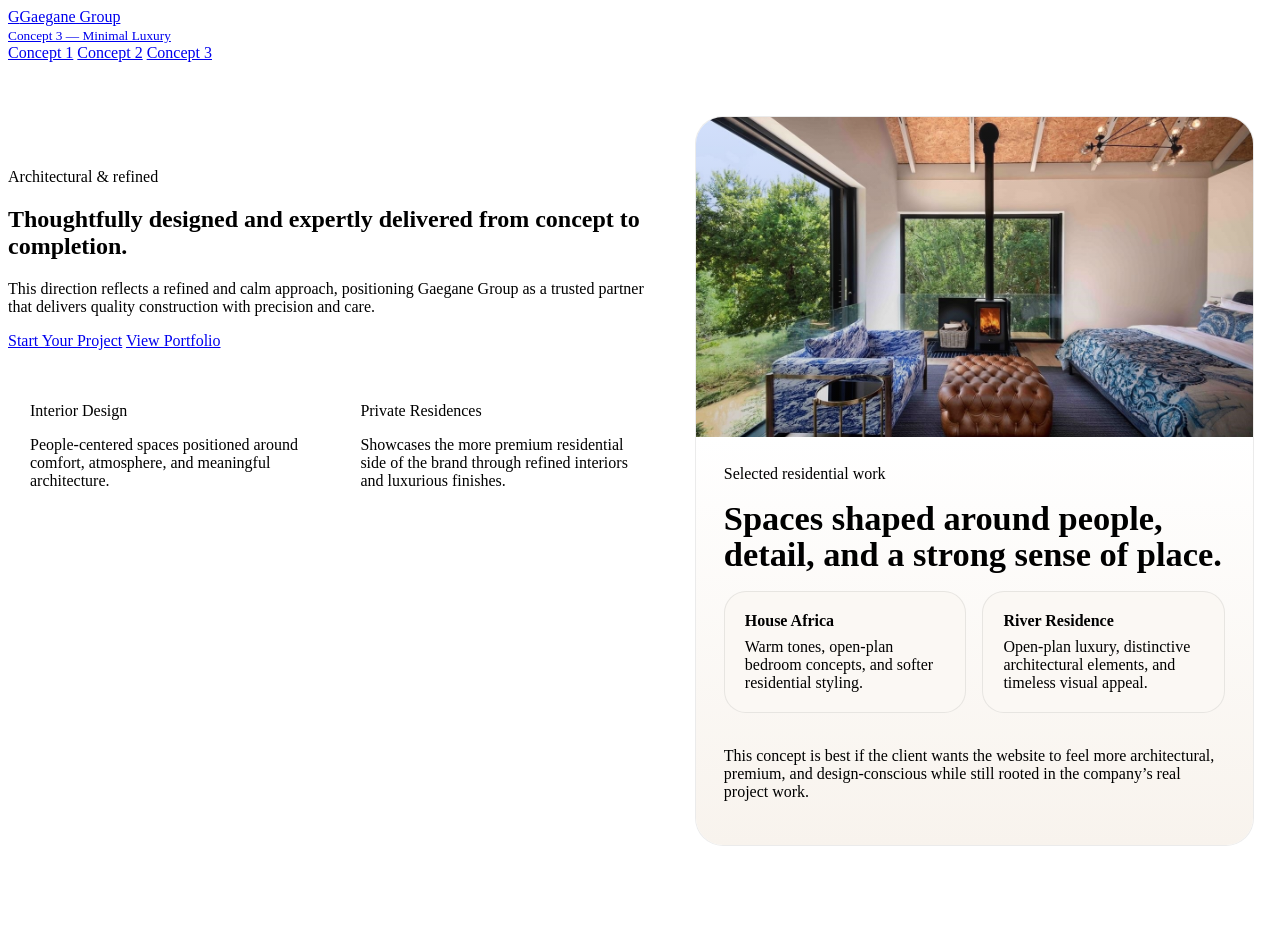
==== gaegane-hero-samples-final/concept-3-minimal.html @ af0af311 "Replace shared.css with concept_3.css in HTML" ====
<!doctype html>
<html lang="en">
<head>
<meta charset="UTF-8"><meta name="viewport" content="width=device-width, initial-scale=1.0">
<title>Concept 3 — Minimal Luxury</title>
<link rel="preconnect" href="https://fonts.googleapis.com">
<link rel="preconnect" href="https://fonts.gstatic.com" crossorigin>
<link href="https://fonts.googleapis.com/css2?family=Inter:wght@400;500;600;700;800;900&display=swap" rel="stylesheet">
<link rel="stylesheet" href="concept_3.css">
<style>
body{background:#ffffff}
.hero{padding:36px 0 68px}
.hero-shell{display:grid;grid-template-columns:1.04fr .96fr;gap:24px;align-items:stretch}
.left-wrap{padding:70px 0 24px}
.left-wrap h1{max-width:700px}
.notes{display:grid;grid-template-columns:1fr 1fr;gap:16px;margin-top:30px}
.note{padding:22px}
.showcase{padding:18px}
.inner{min-height:620px;border-radius:28px;overflow:hidden;border:1px solid rgba(0,0,0,.08);display:grid;grid-template-rows:320px 1fr;background:#fff}
.top-image{position:relative}
.top-image img{width:100%;height:100%;object-fit:cover}
.top-image::after{content:"";position:absolute;inset:0;background:linear-gradient(180deg,rgba(255,255,255,.08),rgba(0,0,0,.16))}
.bottom{padding:28px;display:grid;align-content:center;gap:18px;background:linear-gradient(180deg,#fff,#f8f3ed)}
.bottom h3{font-size:2.15rem;line-height:1.04;margin:0}
.editorial{display:grid;grid-template-columns:1fr 1fr;gap:16px}
.tile{padding:20px;border-radius:22px;background:#fbf8f4;border:1px solid rgba(0,0,0,.08)}
.tile strong{display:block;color:var(--text);margin-bottom:8px}
@media (max-width:980px){.hero-shell,.notes,.editorial{grid-template-columns:1fr}.inner{min-height:480px}}
</style>
</head>
<body>
<header class="site-header">
  <div class="container nav">
    <a class="brand" href="index.html"><span class="brand-mark">G</span><span>Gaegane Group<br><small>Concept 3 — Minimal Luxury</small></span></a>
    <nav class="nav-links">
      <a href="concept-1-corporate.html">Concept 1</a>
      <a href="concept-2-bold.html">Concept 2</a>
      <a class="active" href="concept-3-minimal.html">Concept 3</a>
    </nav>
  </div>
</header>

<main class="hero">
  <div class="container hero-shell">
    <section class="left-wrap">
      <span class="eyebrow">Architectural & refined</span>
      <h1>Thoughtfully designed and expertly delivered from concept to completion.</h1>
      <p>This direction reflects a refined and calm approach, positioning Gaegane Group as a trusted partner that delivers quality construction with precision and care.</p>
      <div class="btn-row">
        <a class="btn btn-primary" href="#">Start Your Project</a>
        <a class="btn btn-secondary" href="#">View Portfolio</a>
      </div>
      <div class="notes">
        <div class="card note">
          <span class="eyebrow" style="margin-bottom:8px">Interior Design</span>
          <p>People-centered spaces positioned around comfort, atmosphere, and meaningful architecture.</p>
        </div>
        <div class="card note">
          <span class="eyebrow" style="margin-bottom:8px">Private Residences</span>
          <p>Showcases the more premium residential side of the brand through refined interiors and luxurious finishes.</p>
        </div>
      </div>
    </section>

    <section class="card showcase">
      <div class="inner">
        <div class="top-image">
          <img src="images/river-bedroom.jpg" alt="Gaegane premium residence interior">
        </div>
        <div class="bottom">
          <span class="eyebrow">Selected residential work</span>
          <h3>Spaces shaped around people, detail, and a strong sense of place.</h3>
          <div class="editorial">
            <div class="tile">
              <strong>House Africa</strong>
              <span>Warm tones, open-plan bedroom concepts, and softer residential styling.</span>
            </div>
            <div class="tile">
              <strong>River Residence</strong>
              <span>Open-plan luxury, distinctive architectural elements, and timeless visual appeal.</span>
            </div>
          </div>
          <p>This concept is best if the client wants the website to feel more architectural, premium, and design-conscious while still rooted in the company’s real project work.</p>
        </div>
      </div>
    </section>
  </div>
</main>
</body>
</html>
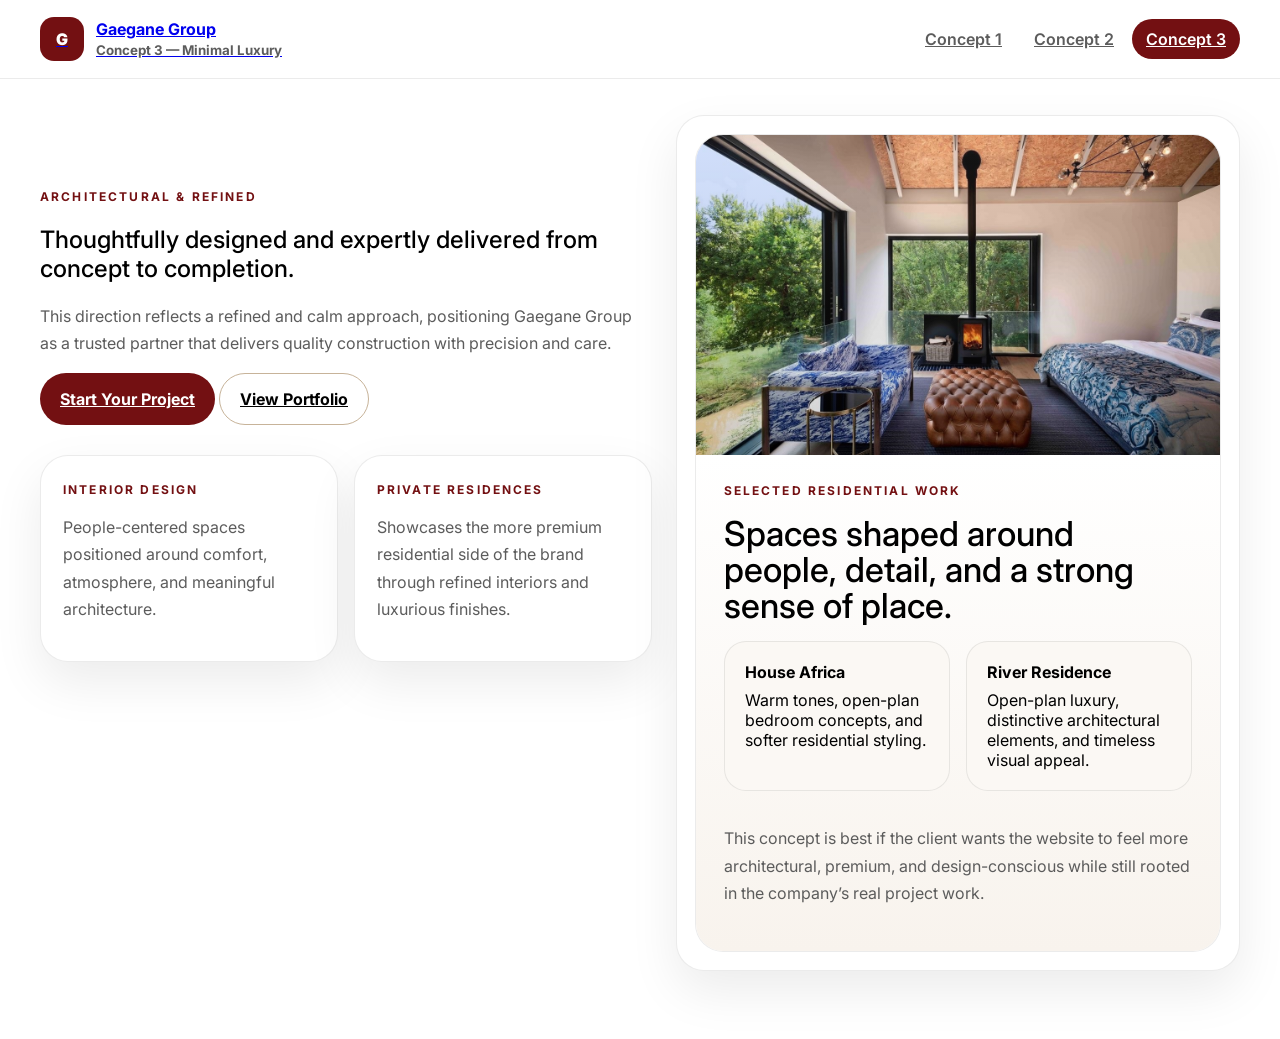
==== commit b229259c: "Fix stylesheet link case sensitivity" ====
--- a/gaegane-hero-samples-final/concept-3-minimal.html
+++ b/gaegane-hero-samples-final/concept-3-minimal.html
@@ -6,7 +6,7 @@
 <link rel="preconnect" href="https://fonts.googleapis.com">
 <link rel="preconnect" href="https://fonts.gstatic.com" crossorigin>
 <link href="https://fonts.googleapis.com/css2?family=Inter:wght@400;500;600;700;800;900&display=swap" rel="stylesheet">
-<link rel="stylesheet" href="concept_3.css">
+<link rel="stylesheet" href="Concept_3.css">
 <style>
 body{background:#ffffff}
 .hero{padding:36px 0 68px}
--- a/gaegane-hero-samples-final/Concept_3.css
+++ b/gaegane-hero-samples-final/Concept_3.css
@@ -0,0 +1,170 @@
+:root{
+  /* BRAND COLORS */
+  --primary:#731012;        /* Maroon */
+  --black:#000000;
+  --white:#ffffff;
+  --gold:#c7b399;
+
+  /* UI SYSTEM */
+  --bg:#ffffff;
+  --surface:#ffffff;
+  --text:#000000;
+  --muted:#5c5c5c;
+  --line:rgba(0,0,0,.08);
+
+  --shadow:0 20px 50px rgba(0,0,0,.08);
+  --radius:28px;
+}
+
+/* RESET */
+*{box-sizing:border-box}
+html{scroll-behavior:smooth}
+body{
+  margin:0;
+  font-family:'Gilroy','Inter',system-ui,sans-serif;
+  background:var(--bg);
+  color:var(--text);
+}
+
+/* TYPOGRAPHY */
+h1,h2,h3,h4{
+  font-weight:500;
+  color:var(--black);
+}
+
+p,li{
+  color:var(--muted);
+  line-height:1.7;
+}
+
+/* HEADER */
+.site-header{
+  position:sticky;
+  top:0;
+  z-index:30;
+  background:rgba(255,255,255,.9);
+  backdrop-filter:blur(10px);
+  border-bottom:1px solid var(--line);
+}
+
+.nav{
+  min-height:78px;
+  display:flex;
+  align-items:center;
+  justify-content:space-between;
+}
+
+.brand{
+  display:flex;
+  align-items:center;
+  gap:12px;
+  font-weight:700;
+}
+
+.brand-mark{
+  width:44px;
+  height:44px;
+  border-radius:14px;
+  display:grid;
+  place-items:center;
+  background:var(--primary);
+  color:#fff;
+  font-weight:900;
+}
+
+.brand small{
+  color:var(--muted);
+}
+
+/* NAV */
+.nav-links a{
+  padding:10px 14px;
+  border-radius:999px;
+  color:var(--muted);
+  font-weight:600;
+}
+
+.nav-links a:hover,
+.nav-links a.active{
+  background:var(--primary);
+  color:#fff;
+}
+
+/* BUTTONS */
+.btn{
+  display:inline-flex;
+  align-items:center;
+  justify-content:center;
+  min-height:52px;
+  padding:0 20px;
+  border-radius:999px;
+  font-weight:700;
+  transition:.3s ease;
+}
+
+.btn-primary{
+  background:var(--primary);
+  color:#fff;
+}
+
+.btn-primary:hover{
+  background:#5a0d0f;
+}
+
+.btn-secondary{
+  background:transparent;
+  border:1px solid var(--gold);
+  color:var(--black);
+}
+
+.btn-secondary:hover{
+  background:var(--gold);
+}
+
+/* CARDS */
+.card{
+  background:var(--white);
+  border:1px solid var(--line);
+  border-radius:var(--radius);
+  box-shadow:var(--shadow);
+}
+
+/* TEXT ELEMENTS */
+.eyebrow{
+  font-size:.75rem;
+  letter-spacing:.18em;
+  text-transform:uppercase;
+  font-weight:700;
+  color:var(--primary);
+}
+
+/* FOOTER */
+.footer{
+  padding:30px 0;
+  background:var(--black);
+  color:#fff;
+}
+
+.footer a{
+  color:var(--gold);
+}
+
+/* PILLS */
+.pill{
+  padding:10px 14px;
+  border-radius:999px;
+  border:1px solid var(--line);
+  background:#fff;
+  font-weight:600;
+}
+
+/* LAYOUT */
+.container{
+  width:min(1200px,calc(100% - 32px));
+  margin:0 auto;
+}
+
+/* RESPONSIVE */
+@media (max-width:980px){
+  .nav{flex-direction:column;align-items:flex-start}
+  }
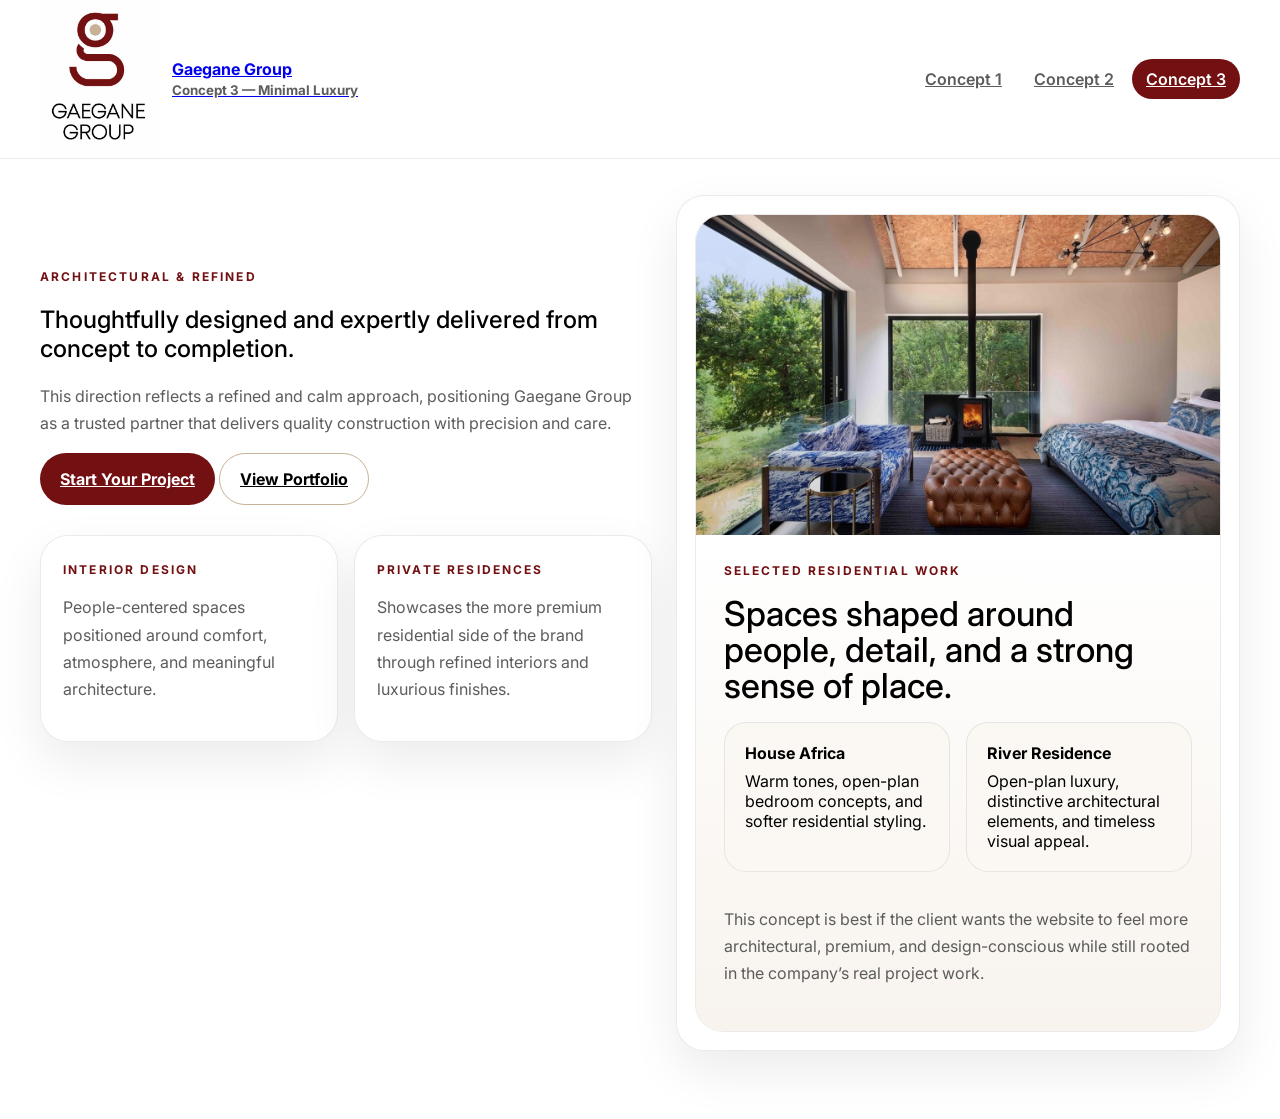
==== commit 90b81b92: "Update brand logo in concept-3-minimal.html" ====
--- a/gaegane-hero-samples-final/concept-3-minimal.html
+++ b/gaegane-hero-samples-final/concept-3-minimal.html
@@ -31,7 +31,9 @@
 <body>
 <header class="site-header">
   <div class="container nav">
-    <a class="brand" href="index.html"><span class="brand-mark">G</span><span>Gaegane Group<br><small>Concept 3 — Minimal Luxury</small></span></a>
+    <a class="brand" href="index.html"><span class="brand-mark">
+  <img src="images/logo.jpg" alt="Gaegane Group logo">
+    </span><span>Gaegane Group<br><small>Concept 3 — Minimal Luxury</small></span></a>
     <nav class="nav-links">
       <a href="concept-1-corporate.html">Concept 1</a>
       <a href="concept-2-bold.html">Concept 2</a>
--- a/gaegane-hero-samples-final/Concept_3.css
+++ b/gaegane-hero-samples-final/Concept_3.css
@@ -62,14 +62,15 @@
 }
 
 .brand-mark{
-  width:44px;
-  height:44px;
-  border-radius:14px;
-  display:grid;
-  place-items:center;
-  background:var(--primary);
-  color:#fff;
-  font-weight:900;
+  width:120px;
+  height:auto;
+  background:none;
+  padding:0;
+}
+
+.brand-mark img{
+  width:100%;
+  height:auto;
 }
 
 .brand small{
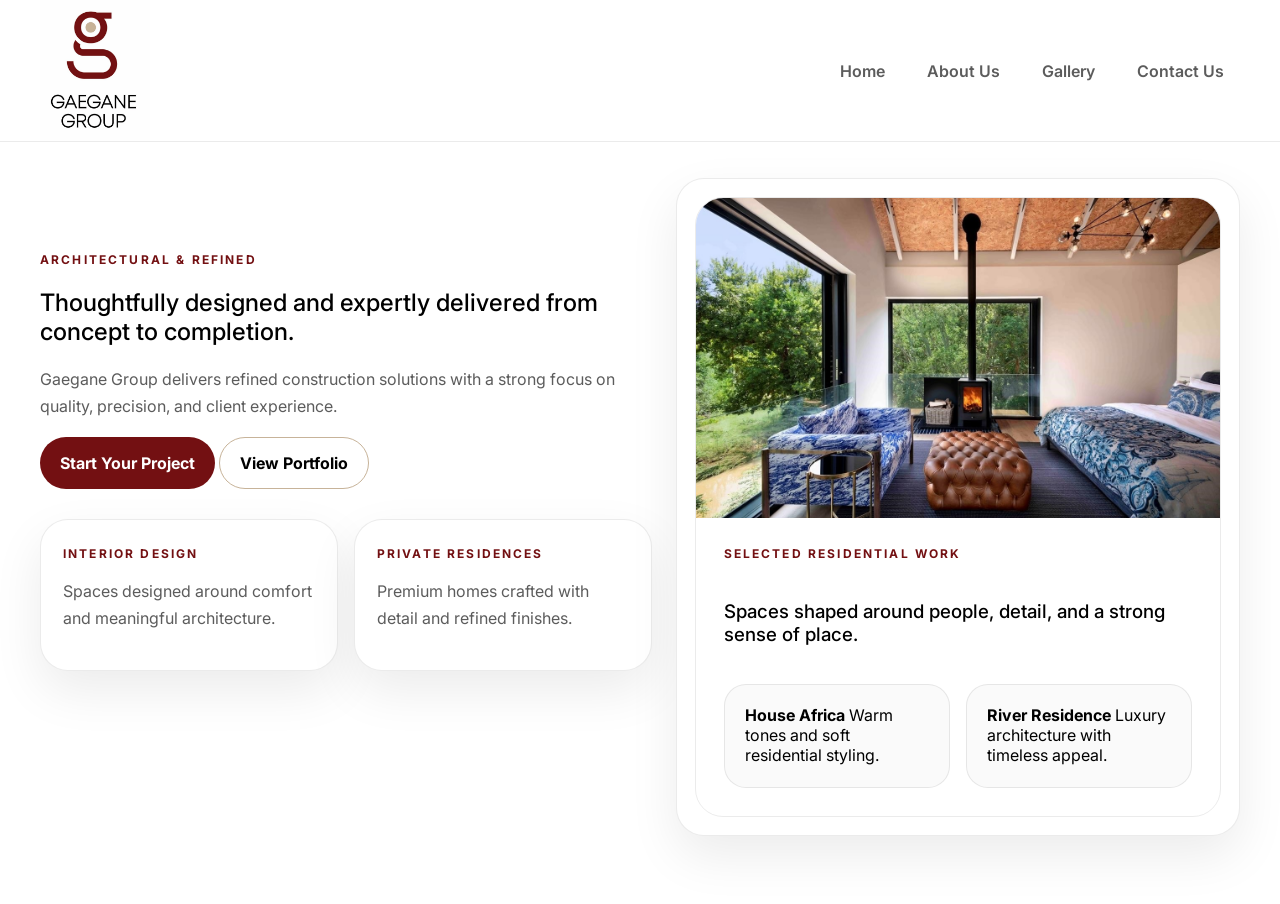
==== commit c2a3a404: "Refactor HTML structure and update content" ====
--- a/gaegane-hero-samples-final/concept-3-minimal.html
+++ b/gaegane-hero-samples-final/concept-3-minimal.html
@@ -1,92 +1,156 @@
 <!doctype html>
 <html lang="en">
 <head>
-<meta charset="UTF-8"><meta name="viewport" content="width=device-width, initial-scale=1.0">
+<meta charset="UTF-8">
+<meta name="viewport" content="width=device-width, initial-scale=1.0">
+
 <title>Concept 3 — Minimal Luxury</title>
-<link rel="preconnect" href="https://fonts.googleapis.com">
-<link rel="preconnect" href="https://fonts.gstatic.com" crossorigin>
-<link href="https://fonts.googleapis.com/css2?family=Inter:wght@400;500;600;700;800;900&display=swap" rel="stylesheet">
+
+<link href="https://fonts.googleapis.com/css2?family=Inter:wght@400;500;600&display=swap" rel="stylesheet">
 <link rel="stylesheet" href="Concept_3.css">
+
 <style>
-body{background:#ffffff}
 .hero{padding:36px 0 68px}
-.hero-shell{display:grid;grid-template-columns:1.04fr .96fr;gap:24px;align-items:stretch}
+
+.hero-shell{
+  display:grid;
+  grid-template-columns:1.04fr .96fr;
+  gap:24px;
+}
+
 .left-wrap{padding:70px 0 24px}
-.left-wrap h1{max-width:700px}
 .notes{display:grid;grid-template-columns:1fr 1fr;gap:16px;margin-top:30px}
+
 .note{padding:22px}
+
 .showcase{padding:18px}
-.inner{min-height:620px;border-radius:28px;overflow:hidden;border:1px solid rgba(0,0,0,.08);display:grid;grid-template-rows:320px 1fr;background:#fff}
-.top-image{position:relative}
-.top-image img{width:100%;height:100%;object-fit:cover}
-.top-image::after{content:"";position:absolute;inset:0;background:linear-gradient(180deg,rgba(255,255,255,.08),rgba(0,0,0,.16))}
-.bottom{padding:28px;display:grid;align-content:center;gap:18px;background:linear-gradient(180deg,#fff,#f8f3ed)}
-.bottom h3{font-size:2.15rem;line-height:1.04;margin:0}
-.editorial{display:grid;grid-template-columns:1fr 1fr;gap:16px}
-.tile{padding:20px;border-radius:22px;background:#fbf8f4;border:1px solid rgba(0,0,0,.08)}
-.tile strong{display:block;color:var(--text);margin-bottom:8px}
-@media (max-width:980px){.hero-shell,.notes,.editorial{grid-template-columns:1fr}.inner{min-height:480px}}
+
+.inner{
+  min-height:620px;
+  border-radius:28px;
+  overflow:hidden;
+  border:1px solid rgba(0,0,0,.08);
+  display:grid;
+  grid-template-rows:320px 1fr;
+}
+
+.top-image img{
+  width:100%;
+  height:100%;
+  object-fit:cover;
+}
+
+.bottom{
+  padding:28px;
+  display:grid;
+  gap:18px;
+}
+
+.editorial{
+  display:grid;
+  grid-template-columns:1fr 1fr;
+  gap:16px;
+}
+
+.tile{
+  padding:20px;
+  border-radius:22px;
+  background:#fafafa;
+  border:1px solid rgba(0,0,0,.08);
+}
+
+@media (max-width:980px){
+  .hero-shell,.notes,.editorial{
+    grid-template-columns:1fr;
+  }
+}
 </style>
 </head>
+
 <body>
+
 <header class="site-header">
   <div class="container nav">
-    <a class="brand" href="index.html"><span class="brand-mark">
-  <img src="images/logo.jpg" alt="Gaegane Group logo">
-    </span><span>Gaegane Group<br><small>Concept 3 — Minimal Luxury</small></span></a>
-    <nav class="nav-links">
-      <a href="concept-1-corporate.html">Concept 1</a>
-      <a href="concept-2-bold.html">Concept 2</a>
-      <a class="active" href="concept-3-minimal.html">Concept 3</a>
+
+    <a class="brand" href="index.html">
+      <span class="brand-mark">
+        <img src="images/logo.jpg" alt="Gaegane Group logo">
+      </span>
+    </a>
+
+    <div class="menu-toggle" onclick="toggleMenu()">☰</div>
+
+    <nav class="nav-links" id="navMenu">
+      <a href="#">Home</a>
+      <a href="#">About Us</a>
+      <a href="#">Gallery</a>
+      <a href="#">Contact Us</a>
     </nav>
+
   </div>
 </header>
 
 <main class="hero">
   <div class="container hero-shell">
+
     <section class="left-wrap">
       <span class="eyebrow">Architectural & refined</span>
       <h1>Thoughtfully designed and expertly delivered from concept to completion.</h1>
-      <p>This direction reflects a refined and calm approach, positioning Gaegane Group as a trusted partner that delivers quality construction with precision and care.</p>
+      <p>Gaegane Group delivers refined construction solutions with a strong focus on quality, precision, and client experience.</p>
+
       <div class="btn-row">
-        <a class="btn btn-primary" href="#">Start Your Project</a>
-        <a class="btn btn-secondary" href="#">View Portfolio</a>
+        <a class="btn btn-primary">Start Your Project</a>
+        <a class="btn btn-secondary">View Portfolio</a>
       </div>
+
       <div class="notes">
         <div class="card note">
-          <span class="eyebrow" style="margin-bottom:8px">Interior Design</span>
-          <p>People-centered spaces positioned around comfort, atmosphere, and meaningful architecture.</p>
+          <span class="eyebrow">Interior Design</span>
+          <p>Spaces designed around comfort and meaningful architecture.</p>
         </div>
+
         <div class="card note">
-          <span class="eyebrow" style="margin-bottom:8px">Private Residences</span>
-          <p>Showcases the more premium residential side of the brand through refined interiors and luxurious finishes.</p>
+          <span class="eyebrow">Private Residences</span>
+          <p>Premium homes crafted with detail and refined finishes.</p>
         </div>
       </div>
     </section>
 
     <section class="card showcase">
       <div class="inner">
+
         <div class="top-image">
-          <img src="images/river-bedroom.jpg" alt="Gaegane premium residence interior">
+          <img src="images/river-bedroom.jpg">
         </div>
+
         <div class="bottom">
           <span class="eyebrow">Selected residential work</span>
           <h3>Spaces shaped around people, detail, and a strong sense of place.</h3>
+
           <div class="editorial">
             <div class="tile">
               <strong>House Africa</strong>
-              <span>Warm tones, open-plan bedroom concepts, and softer residential styling.</span>
+              <span>Warm tones and soft residential styling.</span>
             </div>
+
             <div class="tile">
               <strong>River Residence</strong>
-              <span>Open-plan luxury, distinctive architectural elements, and timeless visual appeal.</span>
+              <span>Luxury architecture with timeless appeal.</span>
             </div>
           </div>
-          <p>This concept is best if the client wants the website to feel more architectural, premium, and design-conscious while still rooted in the company’s real project work.</p>
+
         </div>
       </div>
     </section>
+
   </div>
 </main>
+
+<script>
+function toggleMenu(){
+  document.getElementById("navMenu").classList.toggle("active");
+}
+</script>
+
 </body>
 </html>
--- a/gaegane-hero-samples-final/Concept_3.css
+++ b/gaegane-hero-samples-final/Concept_3.css
@@ -1,11 +1,9 @@
 :root{
-  /* BRAND COLORS */
-  --primary:#731012;        /* Maroon */
+  --primary:#731012;
   --black:#000000;
   --white:#ffffff;
   --gold:#c7b399;
 
-  /* UI SYSTEM */
   --bg:#ffffff;
   --surface:#ffffff;
   --text:#000000;
@@ -26,15 +24,12 @@
   color:var(--text);
 }
 
-/* TYPOGRAPHY */
-h1,h2,h3,h4{
-  font-weight:500;
-  color:var(--black);
-}
+a{text-decoration:none;color:inherit}
+img{display:block;max-width:100%}
 
-p,li{
-  color:var(--muted);
-  line-height:1.7;
+.container{
+  width:min(1200px,calc(100% - 32px));
+  margin:0 auto;
 }
 
 /* HEADER */
@@ -42,8 +37,8 @@
   position:sticky;
   top:0;
   z-index:30;
-  background:rgba(255,255,255,.9);
-  backdrop-filter:blur(10px);
+  background:rgba(255,255,255,.95);
+  backdrop-filter:blur(12px);
   border-bottom:1px solid var(--line);
 }
 
@@ -54,6 +49,7 @@
   justify-content:space-between;
 }
 
+/* BRAND */
 .brand{
   display:flex;
   align-items:center;
@@ -62,10 +58,8 @@
 }
 
 .brand-mark{
-  width:120px;
+  width:110px;
   height:auto;
-  background:none;
-  padding:0;
 }
 
 .brand-mark img{
@@ -73,22 +67,49 @@
   height:auto;
 }
 
-.brand small{
-  color:var(--muted);
+/* NAV LINKS */
+.nav-links{
+  display:flex;
+  gap:10px;
 }
 
-/* NAV */
 .nav-links a{
-  padding:10px 14px;
+  padding:10px 16px;
   border-radius:999px;
+  font-weight:600;
   color:var(--muted);
-  font-weight:600;
 }
 
 .nav-links a:hover,
 .nav-links a.active{
   background:var(--primary);
   color:#fff;
+}
+
+/* MOBILE MENU BUTTON */
+.menu-toggle{
+  display:none;
+  font-size:22px;
+  cursor:pointer;
+}
+
+/* TYPOGRAPHY */
+h1,h2,h3{
+  font-weight:500;
+  color:var(--black);
+}
+
+p{
+  color:var(--muted);
+  line-height:1.7;
+}
+
+.eyebrow{
+  font-size:.75rem;
+  letter-spacing:.18em;
+  text-transform:uppercase;
+  font-weight:700;
+  color:var(--primary);
 }
 
 /* BUTTONS */
@@ -100,7 +121,7 @@
   padding:0 20px;
   border-radius:999px;
   font-weight:700;
-  transition:.3s ease;
+  transition:.3s;
 }
 
 .btn-primary{
@@ -108,14 +129,9 @@
   color:#fff;
 }
 
-.btn-primary:hover{
-  background:#5a0d0f;
-}
-
 .btn-secondary{
   background:transparent;
   border:1px solid var(--gold);
-  color:var(--black);
 }
 
 .btn-secondary:hover{
@@ -124,30 +140,10 @@
 
 /* CARDS */
 .card{
-  background:var(--white);
+  background:#fff;
   border:1px solid var(--line);
   border-radius:var(--radius);
   box-shadow:var(--shadow);
-}
-
-/* TEXT ELEMENTS */
-.eyebrow{
-  font-size:.75rem;
-  letter-spacing:.18em;
-  text-transform:uppercase;
-  font-weight:700;
-  color:var(--primary);
-}
-
-/* FOOTER */
-.footer{
-  padding:30px 0;
-  background:var(--black);
-  color:#fff;
-}
-
-.footer a{
-  color:var(--gold);
 }
 
 /* PILLS */
@@ -156,16 +152,31 @@
   border-radius:999px;
   border:1px solid var(--line);
   background:#fff;
-  font-weight:600;
 }
 
-/* LAYOUT */
-.container{
-  width:min(1200px,calc(100% - 32px));
-  margin:0 auto;
+/* MOBILE FIX */
+@media (max-width:980px){
+  .nav{
+    flex-direction:row;
+  }
+
+  .menu-toggle{
+    display:block;
+  }
+
+  .nav-links{
+    position:absolute;
+    top:78px;
+    right:0;
+    width:100%;
+    background:#fff;
+    flex-direction:column;
+    padding:20px;
+    display:none;
+    border-top:1px solid var(--line);
+  }
+
+  .nav-links.active{
+    display:flex;
+  }
 }
-
-/* RESPONSIVE */
-@media (max-width:980px){
-  .nav{flex-direction:column;align-items:flex-start}
-  }
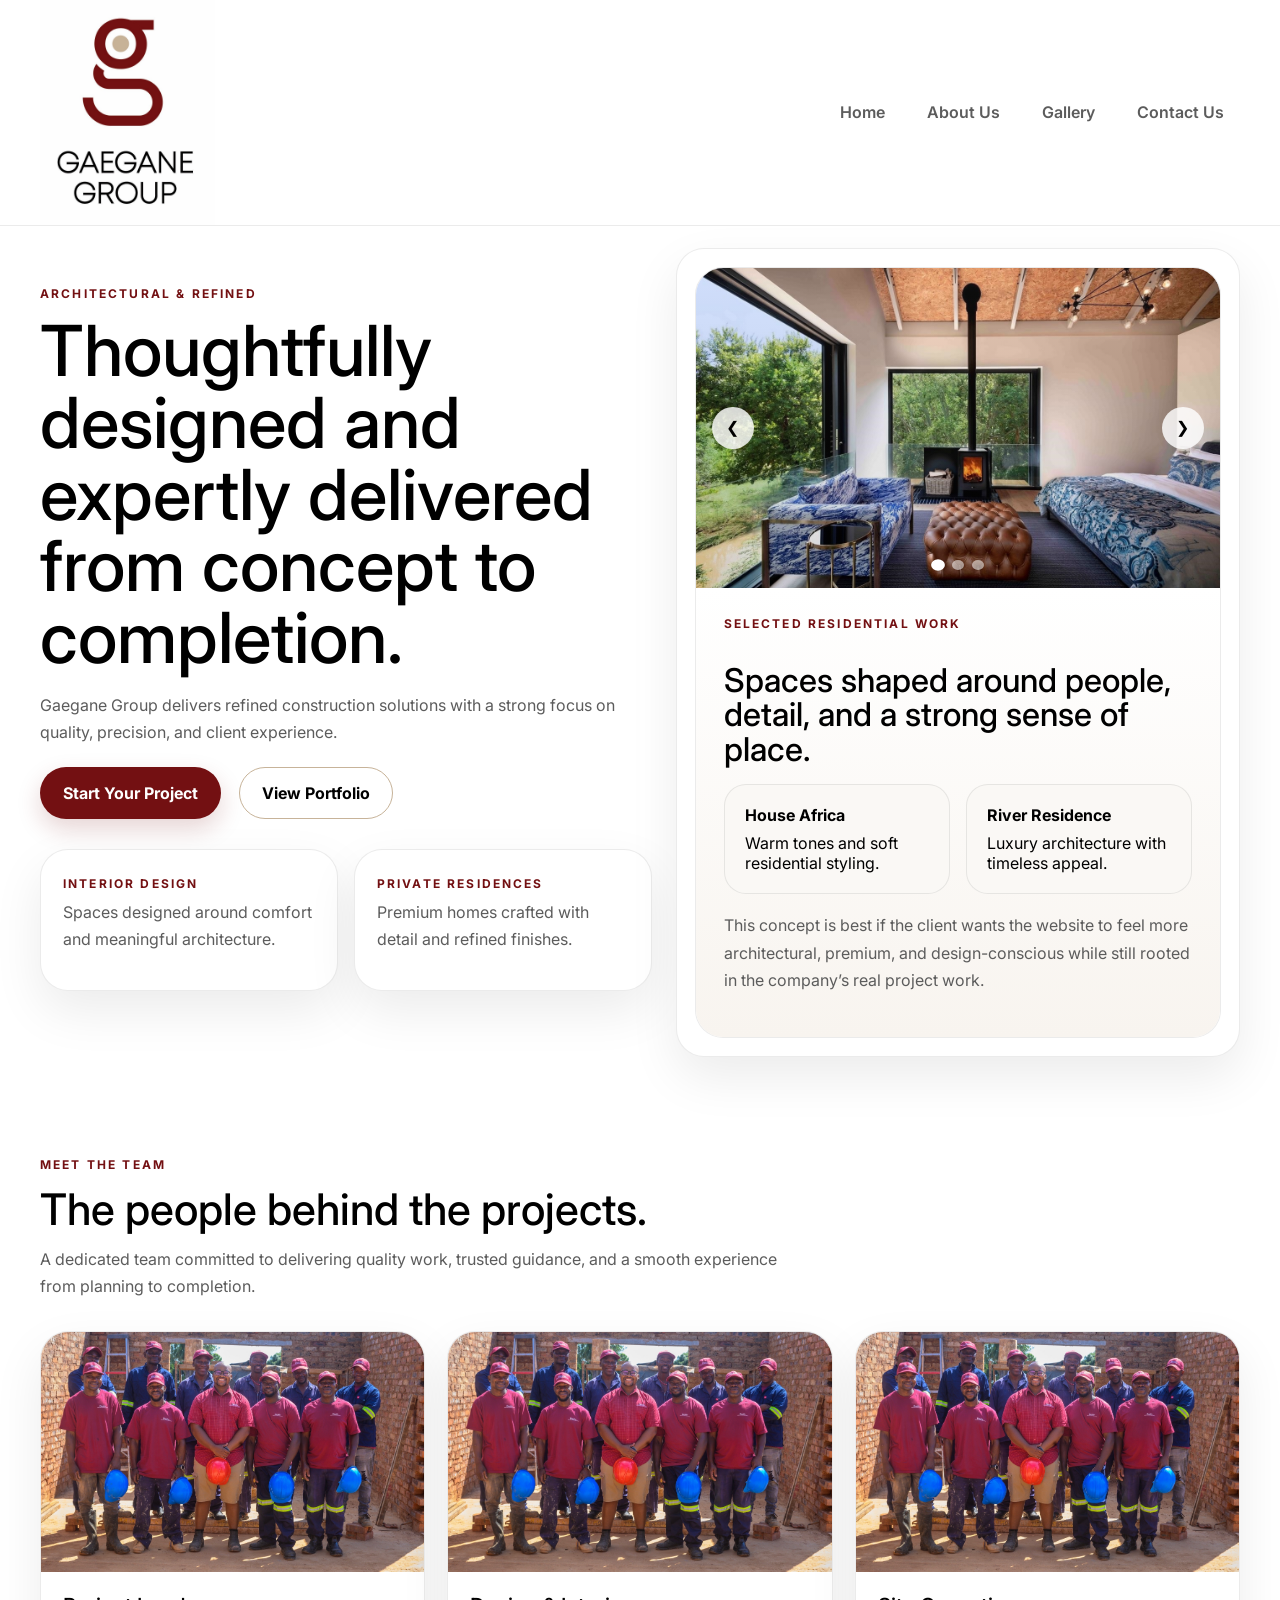
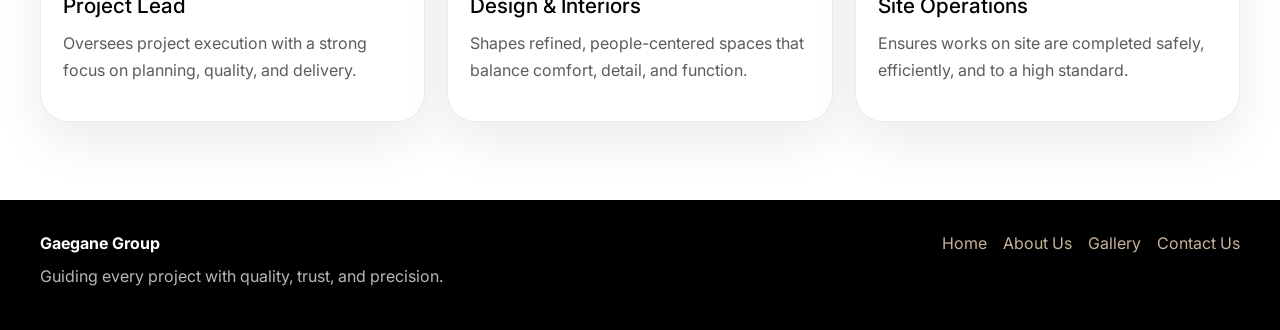
==== commit 63db0ab0: "Refactor HTML structure and enhance styles" ====
--- a/gaegane-hero-samples-final/concept-3-minimal.html
+++ b/gaegane-hero-samples-final/concept-3-minimal.html
@@ -6,65 +6,10 @@
 
 <title>Concept 3 — Minimal Luxury</title>
 
-<link href="https://fonts.googleapis.com/css2?family=Inter:wght@400;500;600&display=swap" rel="stylesheet">
+<link rel="preconnect" href="https://fonts.googleapis.com">
+<link rel="preconnect" href="https://fonts.gstatic.com" crossorigin>
+<link href="https://fonts.googleapis.com/css2?family=Inter:wght@400;500;600;700;800&display=swap" rel="stylesheet">
 <link rel="stylesheet" href="Concept_3.css">
-
-<style>
-.hero{padding:36px 0 68px}
-
-.hero-shell{
-  display:grid;
-  grid-template-columns:1.04fr .96fr;
-  gap:24px;
-}
-
-.left-wrap{padding:70px 0 24px}
-.notes{display:grid;grid-template-columns:1fr 1fr;gap:16px;margin-top:30px}
-
-.note{padding:22px}
-
-.showcase{padding:18px}
-
-.inner{
-  min-height:620px;
-  border-radius:28px;
-  overflow:hidden;
-  border:1px solid rgba(0,0,0,.08);
-  display:grid;
-  grid-template-rows:320px 1fr;
-}
-
-.top-image img{
-  width:100%;
-  height:100%;
-  object-fit:cover;
-}
-
-.bottom{
-  padding:28px;
-  display:grid;
-  gap:18px;
-}
-
-.editorial{
-  display:grid;
-  grid-template-columns:1fr 1fr;
-  gap:16px;
-}
-
-.tile{
-  padding:20px;
-  border-radius:22px;
-  background:#fafafa;
-  border:1px solid rgba(0,0,0,.08);
-}
-
-@media (max-width:980px){
-  .hero-shell,.notes,.editorial{
-    grid-template-columns:1fr;
-  }
-}
-</style>
 </head>
 
 <body>
@@ -78,7 +23,11 @@
       </span>
     </a>
 
-    <div class="menu-toggle" onclick="toggleMenu()">☰</div>
+    <button class="menu-toggle" type="button" aria-label="Toggle menu" aria-expanded="false" aria-controls="navMenu" onclick="toggleMenu(this)">
+      <span></span>
+      <span></span>
+      <span></span>
+    </button>
 
     <nav class="nav-links" id="navMenu">
       <a href="#">Home</a>
@@ -93,34 +42,53 @@
 <main class="hero">
   <div class="container hero-shell">
 
-    <section class="left-wrap">
+    <section class="left-wrap reveal">
       <span class="eyebrow">Architectural & refined</span>
       <h1>Thoughtfully designed and expertly delivered from concept to completion.</h1>
       <p>Gaegane Group delivers refined construction solutions with a strong focus on quality, precision, and client experience.</p>
 
       <div class="btn-row">
-        <a class="btn btn-primary">Start Your Project</a>
-        <a class="btn btn-secondary">View Portfolio</a>
+        <a class="btn btn-primary" href="#">Start Your Project</a>
+        <a class="btn btn-secondary" href="#">View Portfolio</a>
       </div>
 
       <div class="notes">
-        <div class="card note">
-          <span class="eyebrow">Interior Design</span>
+        <div class="card note reveal">
+          <span class="eyebrow note-label">Interior Design</span>
           <p>Spaces designed around comfort and meaningful architecture.</p>
         </div>
 
-        <div class="card note">
-          <span class="eyebrow">Private Residences</span>
+        <div class="card note reveal">
+          <span class="eyebrow note-label">Private Residences</span>
           <p>Premium homes crafted with detail and refined finishes.</p>
         </div>
       </div>
     </section>
 
-    <section class="card showcase">
+    <section class="card showcase reveal">
       <div class="inner">
 
-        <div class="top-image">
-          <img src="images/river-bedroom.jpg">
+        <div class="top-image slider" id="heroSlider">
+          <div class="slides">
+            <div class="slide active">
+              <img src="images/river-bedroom.jpg" alt="Gaegane premium residence interior">
+            </div>
+            <div class="slide">
+              <img src="images/river-outdoor.jpg" alt="Gaegane luxury residential exterior">
+            </div>
+            <div class="slide">
+              <img src="images/diedericks-near.jpg" alt="Gaegane project in progress">
+            </div>
+          </div>
+
+          <button class="slide-btn prev" type="button" aria-label="Previous slide">&#10094;</button>
+          <button class="slide-btn next" type="button" aria-label="Next slide">&#10095;</button>
+
+          <div class="slider-dots" aria-label="Slideshow navigation">
+            <button class="dot active" type="button" aria-label="Go to slide 1"></button>
+            <button class="dot" type="button" aria-label="Go to slide 2"></button>
+            <button class="dot" type="button" aria-label="Go to slide 3"></button>
+          </div>
         </div>
 
         <div class="bottom">
@@ -128,17 +96,18 @@
           <h3>Spaces shaped around people, detail, and a strong sense of place.</h3>
 
           <div class="editorial">
-            <div class="tile">
+            <div class="tile reveal">
               <strong>House Africa</strong>
               <span>Warm tones and soft residential styling.</span>
             </div>
 
-            <div class="tile">
+            <div class="tile reveal">
               <strong>River Residence</strong>
               <span>Luxury architecture with timeless appeal.</span>
             </div>
           </div>
 
+          <p>This concept is best if the client wants the website to feel more architectural, premium, and design-conscious while still rooted in the company’s real project work.</p>
         </div>
       </div>
     </section>
@@ -146,10 +115,137 @@
   </div>
 </main>
 
+<section class="team-section">
+  <div class="container">
+    <div class="team-intro reveal">
+      <span class="eyebrow">Meet the Team</span>
+      <h2>The people behind the projects.</h2>
+      <p>A dedicated team committed to delivering quality work, trusted guidance, and a smooth experience from planning to completion.</p>
+    </div>
+
+    <div class="team-grid">
+      <article class="card team-card reveal">
+        <div class="team-image">
+          <img src="images/team.jpg" alt="Gaegane team member">
+        </div>
+        <div class="team-copy">
+          <h3>Project Lead</h3>
+          <p>Oversees project execution with a strong focus on planning, quality, and delivery.</p>
+        </div>
+      </article>
+
+      <article class="card team-card reveal">
+        <div class="team-image">
+          <img src="images/team.jpg" alt="Gaegane team member">
+        </div>
+        <div class="team-copy">
+          <h3>Design & Interiors</h3>
+          <p>Shapes refined, people-centered spaces that balance comfort, detail, and function.</p>
+        </div>
+      </article>
+
+      <article class="card team-card reveal">
+        <div class="team-image">
+          <img src="images/team.jpg" alt="Gaegane team member">
+        </div>
+        <div class="team-copy">
+          <h3>Site Operations</h3>
+          <p>Ensures works on site are completed safely, efficiently, and to a high standard.</p>
+        </div>
+      </article>
+    </div>
+  </div>
+</section>
+
+<footer class="footer">
+  <div class="container footer-inner">
+    <div>
+      <strong>Gaegane Group</strong>
+      <p>Guiding every project with quality, trust, and precision.</p>
+    </div>
+    <div class="footer-links">
+      <a href="#">Home</a>
+      <a href="#">About Us</a>
+      <a href="#">Gallery</a>
+      <a href="#">Contact Us</a>
+    </div>
+  </div>
+</footer>
+
 <script>
-function toggleMenu(){
-  document.getElementById("navMenu").classList.toggle("active");
-}
+function toggleMenu(button){
+  const menu = document.getElementById("navMenu");
+  const isOpen = menu.classList.toggle("active");
+  button.setAttribute("aria-expanded", isOpen ? "true" : "false");
+}
+
+const slides = document.querySelectorAll(".slide");
+const dots = document.querySelectorAll(".dot");
+const prevBtn = document.querySelector(".slide-btn.prev");
+const nextBtn = document.querySelector(".slide-btn.next");
+
+let currentSlide = 0;
+let sliderInterval;
+
+function showSlide(index){
+  slides.forEach((slide, i) => {
+    slide.classList.toggle("active", i === index);
+    dots[i].classList.toggle("active", i === index);
+  });
+  currentSlide = index;
+}
+
+function nextSlide(){
+  const next = (currentSlide + 1) % slides.length;
+  showSlide(next);
+}
+
+function prevSlide(){
+  const prev = (currentSlide - 1 + slides.length) % slides.length;
+  showSlide(prev);
+}
+
+if (nextBtn && prevBtn) {
+  nextBtn.addEventListener("click", () => {
+    nextSlide();
+    resetSliderInterval();
+  });
+
+  prevBtn.addEventListener("click", () => {
+    prevSlide();
+    resetSliderInterval();
+  });
+}
+
+dots.forEach((dot, index) => {
+  dot.addEventListener("click", () => {
+    showSlide(index);
+    resetSliderInterval();
+  });
+});
+
+function startSlider(){
+  sliderInterval = setInterval(nextSlide, 5000);
+}
+
+function resetSliderInterval(){
+  clearInterval(sliderInterval);
+  startSlider();
+}
+
+startSlider();
+
+const revealElements = document.querySelectorAll(".reveal");
+
+const observer = new IntersectionObserver((entries) => {
+  entries.forEach(entry => {
+    if(entry.isIntersecting){
+      entry.target.classList.add("revealed");
+    }
+  });
+}, { threshold: 0.12 });
+
+revealElements.forEach(el => observer.observe(el));
 </script>
 
 </body>
--- a/gaegane-hero-samples-final/Concept_3.css
+++ b/gaegane-hero-samples-final/Concept_3.css
@@ -11,12 +11,16 @@
   --line:rgba(0,0,0,.08);
 
   --shadow:0 20px 50px rgba(0,0,0,.08);
+  --shadow-soft:0 12px 30px rgba(0,0,0,.06);
   --radius:28px;
 }
 
-/* RESET */
 *{box-sizing:border-box}
-html{scroll-behavior:smooth}
+
+html{
+  scroll-behavior:smooth;
+}
+
 body{
   margin:0;
   font-family:'Gilroy','Inter',system-ui,sans-serif;
@@ -24,8 +28,15 @@
   color:var(--text);
 }
 
-a{text-decoration:none;color:inherit}
-img{display:block;max-width:100%}
+a{
+  text-decoration:none;
+  color:inherit;
+}
+
+img{
+  display:block;
+  max-width:100%;
+}
 
 .container{
   width:min(1200px,calc(100% - 32px));
@@ -36,9 +47,9 @@
 .site-header{
   position:sticky;
   top:0;
-  z-index:30;
-  background:rgba(255,255,255,.95);
-  backdrop-filter:blur(12px);
+  z-index:50;
+  background:rgba(255,255,255,.94);
+  backdrop-filter:blur(14px);
   border-bottom:1px solid var(--line);
 }
 
@@ -47,64 +58,79 @@
   display:flex;
   align-items:center;
   justify-content:space-between;
-}
-
-/* BRAND */
+  gap:20px;
+  position:relative;
+}
+
 .brand{
   display:flex;
   align-items:center;
   gap:12px;
-  font-weight:700;
+  flex-shrink:0;
 }
 
 .brand-mark{
-  width:110px;
+  display:flex;
+  align-items:center;
+  justify-content:center;
+  width:clamp(120px, 14vw, 175px);
   height:auto;
 }
 
 .brand-mark img{
   width:100%;
   height:auto;
-}
-
-/* NAV LINKS */
+  object-fit:contain;
+}
+
 .nav-links{
   display:flex;
+  align-items:center;
   gap:10px;
+  flex-wrap:wrap;
 }
 
 .nav-links a{
   padding:10px 16px;
   border-radius:999px;
+  color:var(--muted);
   font-weight:600;
-  color:var(--muted);
+  transition:all .28s ease;
 }
 
 .nav-links a:hover,
 .nav-links a.active{
   background:var(--primary);
-  color:#fff;
-}
-
-/* MOBILE MENU BUTTON */
+  color:var(--white);
+  transform:translateY(-1px);
+}
+
 .menu-toggle{
   display:none;
-  font-size:22px;
+  width:46px;
+  height:46px;
+  border:none;
+  background:transparent;
   cursor:pointer;
+  padding:0;
+  align-items:center;
+  justify-content:center;
+  flex-direction:column;
+  gap:5px;
+}
+
+.menu-toggle span{
+  width:22px;
+  height:2px;
+  background:var(--black);
+  border-radius:999px;
+  transition:.3s ease;
 }
 
 /* TYPOGRAPHY */
-h1,h2,h3{
-  font-weight:500;
-  color:var(--black);
-}
-
-p{
-  color:var(--muted);
-  line-height:1.7;
-}
-
 .eyebrow{
+  display:inline-block;
+  margin-bottom:14px;
   font-size:.75rem;
   letter-spacing:.18em;
   text-transform:uppercase;
@@ -112,71 +138,479 @@
   color:var(--primary);
 }
 
+h1{
+  font-size:clamp(2.5rem,5.5vw,5rem);
+  line-height:1.02;
+  margin:0 0 18px;
+  font-weight:500;
+  color:var(--black);
+  max-width:700px;
+}
+
+h2{
+  font-size:clamp(1.9rem,3.4vw,3rem);
+  line-height:1.06;
+  margin:0 0 14px;
+  font-weight:500;
+  color:var(--black);
+}
+
+h3{
+  font-size:1.3rem;
+  line-height:1.14;
+  margin:0 0 12px;
+  font-weight:500;
+  color:var(--black);
+}
+
+p{
+  margin:0 0 14px;
+  color:var(--muted);
+  line-height:1.72;
+}
+
 /* BUTTONS */
+.btn-row{
+  display:flex;
+  gap:18px;
+  flex-wrap:wrap;
+  align-items:center;
+  margin-top:20px;
+}
+
 .btn{
   display:inline-flex;
   align-items:center;
   justify-content:center;
+  gap:10px;
   min-height:52px;
-  padding:0 20px;
+  padding:0 22px;
   border-radius:999px;
   font-weight:700;
-  transition:.3s;
+  border:1px solid transparent;
+  transition:all .3s ease;
 }
 
 .btn-primary{
   background:var(--primary);
-  color:#fff;
+  color:var(--white);
+  box-shadow:0 10px 24px rgba(115,16,18,.18);
+}
+
+.btn-primary:hover{
+  transform:translateY(-2px);
+  background:#5f0d0f;
 }
 
 .btn-secondary{
   background:transparent;
-  border:1px solid var(--gold);
+  border-color:var(--gold);
+  color:var(--black);
 }
 
 .btn-secondary:hover{
   background:var(--gold);
+  transform:translateY(-2px);
 }
 
 /* CARDS */
 .card{
-  background:#fff;
+  background:var(--white);
   border:1px solid var(--line);
   border-radius:var(--radius);
   box-shadow:var(--shadow);
 }
 
-/* PILLS */
-.pill{
-  padding:10px 14px;
-  border-radius:999px;
-  border:1px solid var(--line);
-  background:#fff;
-}
-
-/* MOBILE FIX */
+/* HERO */
+.hero{
+  padding:22px 0 68px;
+}
+
+.hero-shell{
+  display:grid;
+  grid-template-columns:1.04fr .96fr;
+  gap:24px;
+  align-items:stretch;
+}
+
+.left-wrap{
+  padding:34px 0 24px;
+}
+
+.notes{
+  display:grid;
+  grid-template-columns:1fr 1fr;
+  gap:16px;
+  margin-top:30px;
+}
+
+.note{
+  padding:22px;
+  transition:transform .3s ease, box-shadow .3s ease;
+}
+
+.note:hover{
+  transform:translateY(-4px);
+  box-shadow:var(--shadow-soft);
+}
+
+.note-label{
+  margin-bottom:8px;
+}
+
+.showcase{
+  padding:18px;
+}
+
+.inner{
+  min-height:620px;
+  border-radius:28px;
+  overflow:hidden;
+  border:1px solid rgba(0,0,0,.08);
+  display:grid;
+  grid-template-rows:320px 1fr;
+  background:var(--white);
+}
+
+/* SLIDER */
+.top-image{
+  position:relative;
+  overflow:hidden;
+}
+
+.top-image::after{
+  content:"";
+  position:absolute;
+  inset:0;
+  background:linear-gradient(180deg,rgba(255,255,255,.05),rgba(0,0,0,.14));
+  pointer-events:none;
+  z-index:2;
+}
+
+.slides{
+  position:relative;
+  width:100%;
+  height:100%;
+}
+
+.slide{
+  position:absolute;
+  inset:0;
+  opacity:0;
+  visibility:hidden;
+  transition:opacity .7s ease, visibility .7s ease, transform .8s ease;
+  transform:scale(1.02);
+}
+
+.slide.active{
+  opacity:1;
+  visibility:visible;
+  transform:scale(1);
+}
+
+.slide img{
+  width:100%;
+  height:100%;
+  object-fit:cover;
+}
+
+.slide-btn{
+  position:absolute;
+  top:50%;
+  transform:translateY(-50%);
+  z-index:3;
+  width:42px;
+  height:42px;
+  border:none;
+  border-radius:50%;
+  background:rgba(255,255,255,.82);
+  color:var(--black);
+  cursor:pointer;
+  font-size:1rem;
+  display:grid;
+  place-items:center;
+  transition:.25s ease;
+}
+
+.slide-btn:hover{
+  background:var(--white);
+}
+
+.slide-btn.prev{
+  left:16px;
+}
+
+.slide-btn.next{
+  right:16px;
+}
+
+.slider-dots{
+  position:absolute;
+  left:50%;
+  bottom:18px;
+  transform:translateX(-50%);
+  z-index:3;
+  display:flex;
+  gap:8px;
+}
+
+.dot{
+  width:10px;
+  height:10px;
+  border-radius:50%;
+  border:none;
+  background:rgba(255,255,255,.55);
+  cursor:pointer;
+  transition:.25s ease;
+}
+
+.dot.active{
+  background:var(--white);
+  transform:scale(1.15);
+}
+
+/* BOTTOM */
+.bottom{
+  padding:28px;
+  display:grid;
+  align-content:center;
+  gap:18px;
+  background:linear-gradient(180deg,#ffffff,#f8f4ef);
+}
+
+.bottom h3{
+  font-size:2.05rem;
+  line-height:1.05;
+  margin:0;
+}
+
+.editorial{
+  display:grid;
+  grid-template-columns:1fr 1fr;
+  gap:16px;
+}
+
+.tile{
+  padding:20px;
+  border-radius:22px;
+  background:#faf8f5;
+  border:1px solid rgba(0,0,0,.08);
+  transition:transform .3s ease, box-shadow .3s ease;
+}
+
+.tile:hover{
+  transform:translateY(-4px);
+  box-shadow:var(--shadow-soft);
+}
+
+.tile strong{
+  display:block;
+  color:var(--text);
+  margin-bottom:8px;
+}
+
+/* TEAM */
+.team-section{
+  padding:28px 0 78px;
+}
+
+.team-intro{
+  max-width:760px;
+  margin-bottom:30px;
+}
+
+.team-grid{
+  display:grid;
+  grid-template-columns:repeat(3,1fr);
+  gap:22px;
+}
+
+.team-card{
+  overflow:hidden;
+  transition:transform .3s ease, box-shadow .3s ease;
+}
+
+.team-card:hover{
+  transform:translateY(-6px);
+  box-shadow:0 18px 40px rgba(0,0,0,.08);
+}
+
+.team-image{
+  height:240px;
+  overflow:hidden;
+}
+
+.team-image img{
+  width:100%;
+  height:100%;
+  object-fit:cover;
+}
+
+.team-copy{
+  padding:22px;
+}
+
+/* FOOTER */
+.footer{
+  padding:32px 0 40px;
+  border-top:1px solid var(--line);
+  background:var(--black);
+  color:var(--white);
+}
+
+.footer-inner{
+  display:flex;
+  justify-content:space-between;
+  gap:20px;
+  align-items:flex-start;
+  flex-wrap:wrap;
+}
+
+.footer strong{
+  display:block;
+  margin-bottom:10px;
+}
+
+.footer p{
+  color:rgba(255,255,255,.72);
+  margin:0;
+}
+
+.footer-links{
+  display:flex;
+  gap:16px;
+  flex-wrap:wrap;
+}
+
+.footer-links a{
+  color:var(--gold);
+}
+
+/* REVEAL */
+.reveal{
+  opacity:0;
+  transform:translateY(30px);
+  transition:opacity .7s ease, transform .7s ease;
+}
+
+.reveal.revealed{
+  opacity:1;
+  transform:translateY(0);
+}
+
+/* RESPONSIVE */
 @media (max-width:980px){
-  .nav{
-    flex-direction:row;
+  .hero-shell,
+  .notes,
+  .editorial,
+  .team-grid{
+    grid-template-columns:1fr;
+  }
+
+  .inner{
+    min-height:520px;
+  }
+
+  .bottom h3{
+    font-size:1.8rem;
   }
 
   .menu-toggle{
-    display:block;
+    display:flex;
   }
 
   .nav-links{
     position:absolute;
-    top:78px;
+    top:calc(100% + 1px);
     right:0;
-    width:100%;
-    background:#fff;
+    left:0;
+    background:rgba(255,255,255,.98);
+    border-bottom:1px solid var(--line);
+    padding:16px;
+    display:none;
     flex-direction:column;
-    padding:20px;
-    display:none;
-    border-top:1px solid var(--line);
+    align-items:flex-start;
+    gap:8px;
+    box-shadow:0 18px 40px rgba(0,0,0,.06);
   }
 
   .nav-links.active{
     display:flex;
   }
-}
+
+  .nav-links a{
+    width:100%;
+  }
+}
+
+@media (max-width:760px){
+  .container{
+    width:min(100% - 24px, 1200px);
+  }
+
+  .nav{
+    min-height:72px;
+  }
+
+  .brand-mark{
+    width:clamp(110px, 30vw, 145px);
+  }
+
+  .hero{
+    padding:16px 0 58px;
+  }
+
+  .left-wrap{
+    padding:18px 0 14px;
+  }
+
+  .btn-row{
+    gap:14px;
+    margin-top:18px;
+  }
+
+  .btn{
+    min-height:50px;
+    padding:0 18px;
+  }
+
+  .showcase{
+    padding:14px;
+  }
+
+  .inner{
+    min-height:auto;
+    grid-template-rows:260px 1fr;
+  }
+
+  .slide-btn{
+    width:38px;
+    height:38px;
+  }
+
+  .team-section{
+    padding:12px 0 60px;
+  }
+
+  .team-image{
+    height:220px;
+  }
+}
+
+@media (max-width:480px){
+  .brand-mark{
+    width:clamp(105px, 34vw, 130px);
+  }
+
+  h1{
+    font-size:clamp(2.1rem,10vw,3rem);
+  }
+
+  .bottom{
+    padding:22px 18px;
+  }
+
+  .team-copy{
+    padding:18px;
+  }
+}
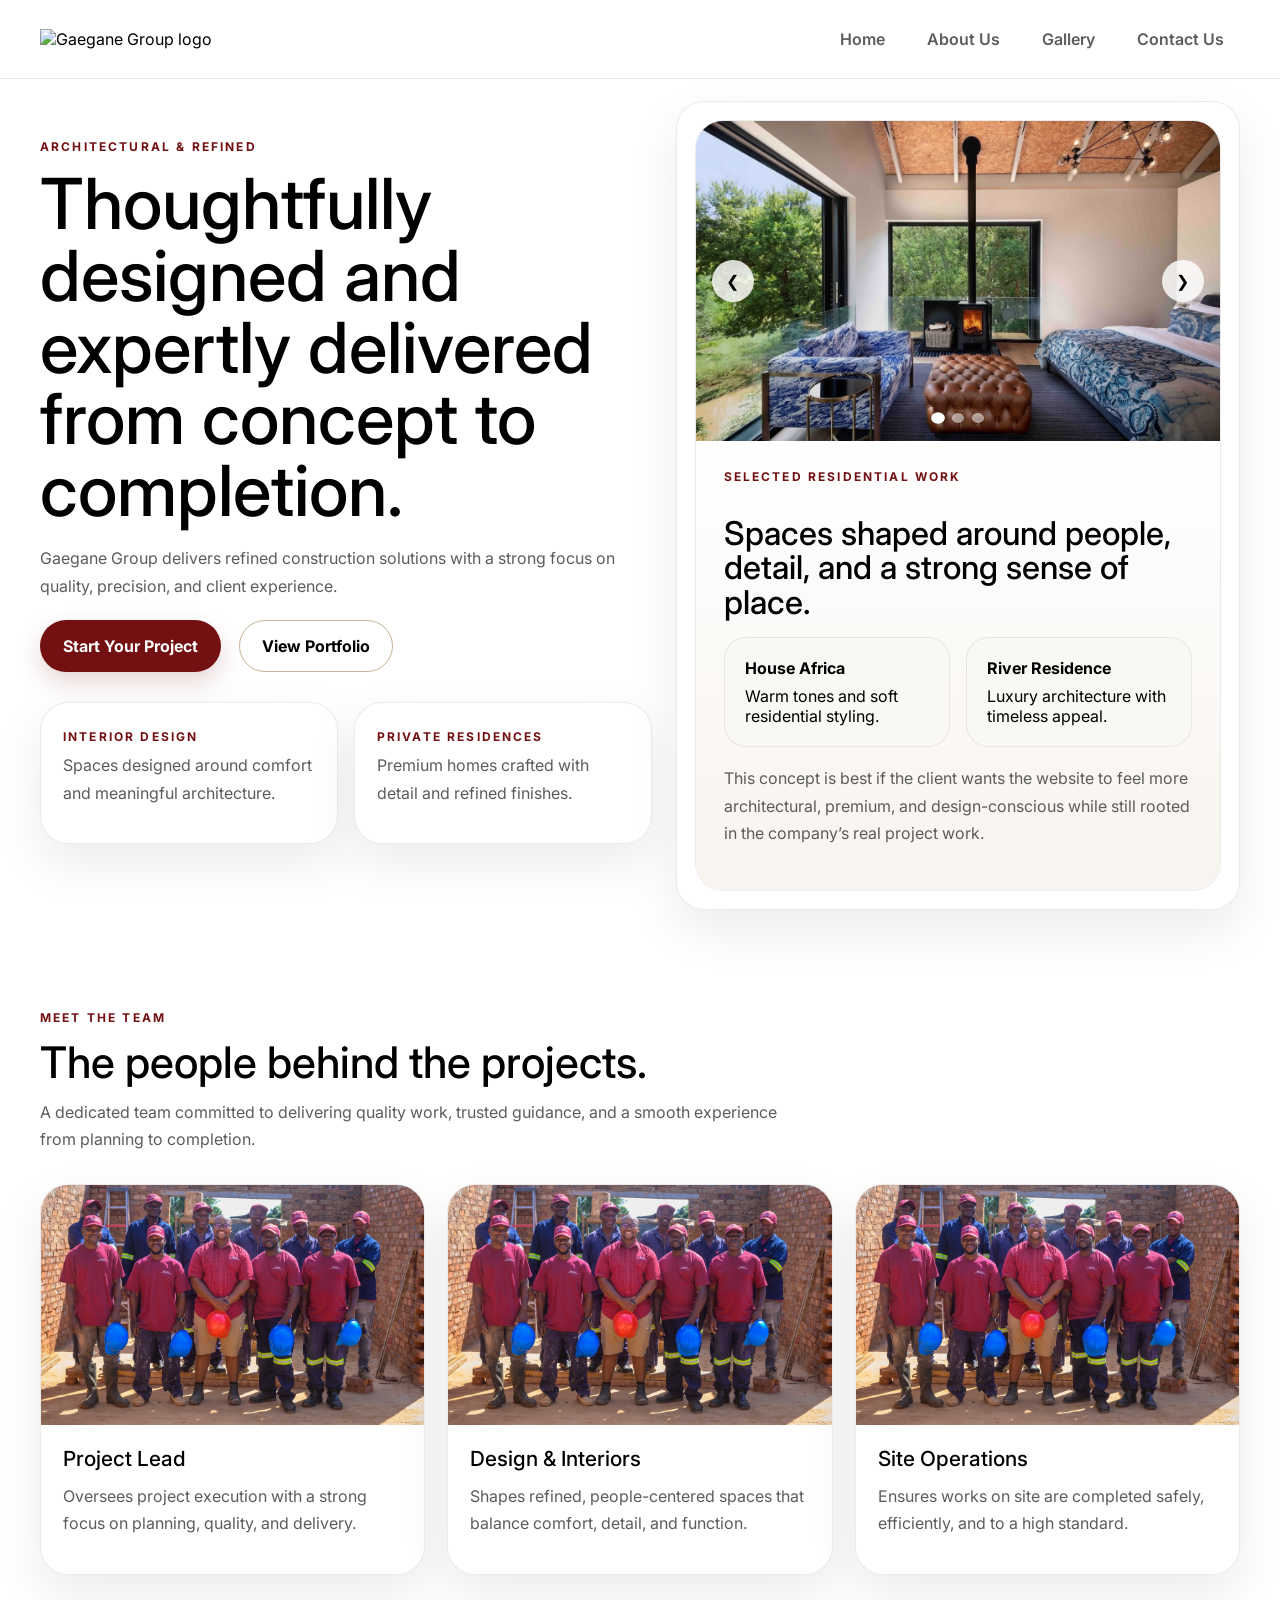
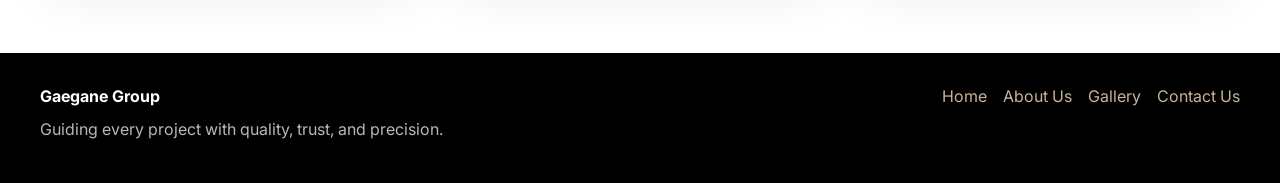
==== commit 8a3f6b71: "Update title and logo image in HTML file" ====
--- a/gaegane-hero-samples-final/concept-3-minimal.html
+++ b/gaegane-hero-samples-final/concept-3-minimal.html
@@ -4,7 +4,7 @@
 <meta charset="UTF-8">
 <meta name="viewport" content="width=device-width, initial-scale=1.0">
 
-<title>Concept 3 — Minimal Luxury</title>
+<title>Concept 3 — Modern Luxury</title>
 
 <link rel="preconnect" href="https://fonts.googleapis.com">
 <link rel="preconnect" href="https://fonts.gstatic.com" crossorigin>
@@ -19,7 +19,7 @@
 
     <a class="brand" href="index.html">
       <span class="brand-mark">
-        <img src="images/logo.jpg" alt="Gaegane Group logo">
+        <img src="image/horizontal-bg.png" alt="Gaegane Group logo">
       </span>
     </a>
 
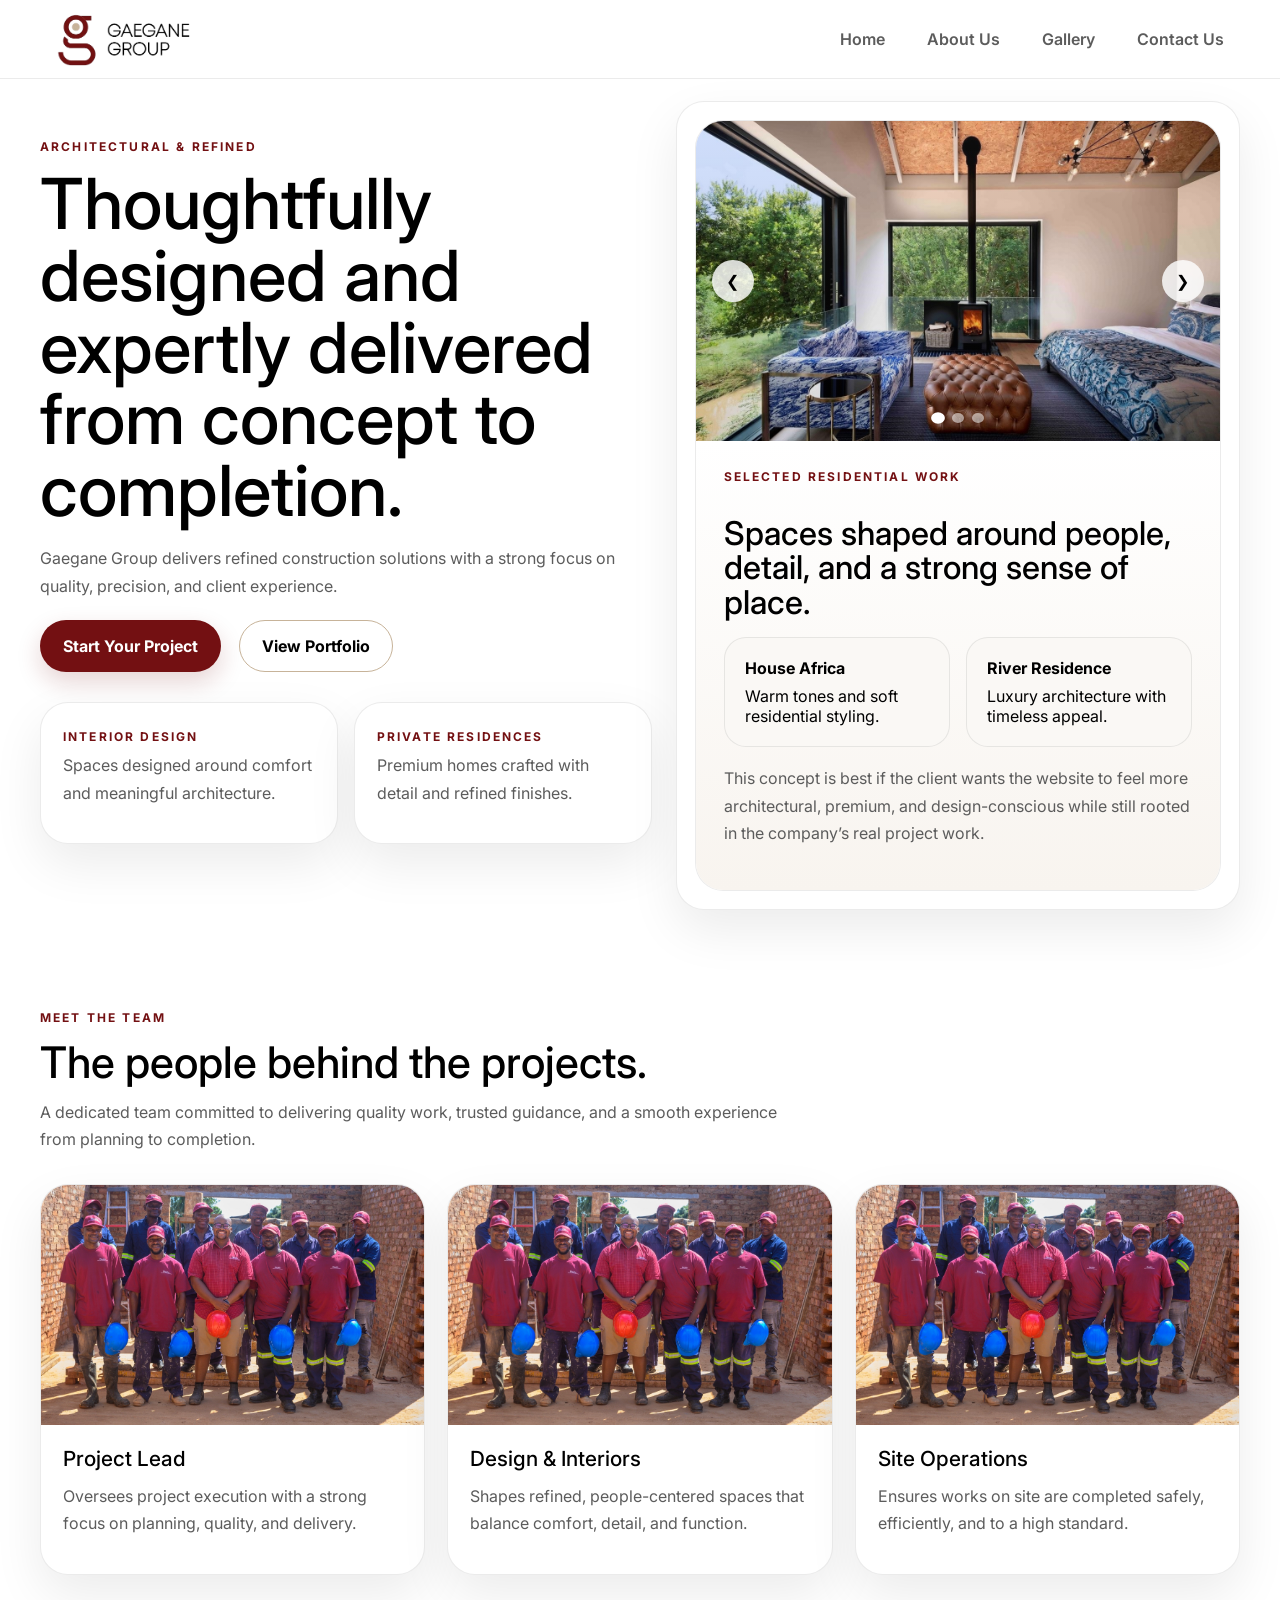
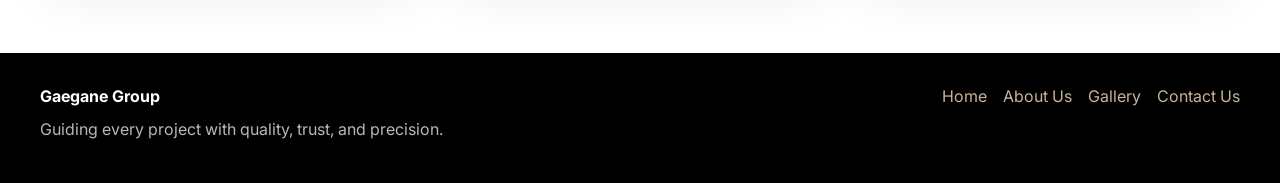
==== commit da5ea8a3: "Fix image path for Gaegane Group logo" ====
--- a/gaegane-hero-samples-final/concept-3-minimal.html
+++ b/gaegane-hero-samples-final/concept-3-minimal.html
@@ -19,7 +19,7 @@
 
     <a class="brand" href="index.html">
       <span class="brand-mark">
-        <img src="image/horizontal-bg.png" alt="Gaegane Group logo">
+        <img src="images/horizont-bg.png" alt="Gaegane Group logo">
       </span>
     </a>
 
